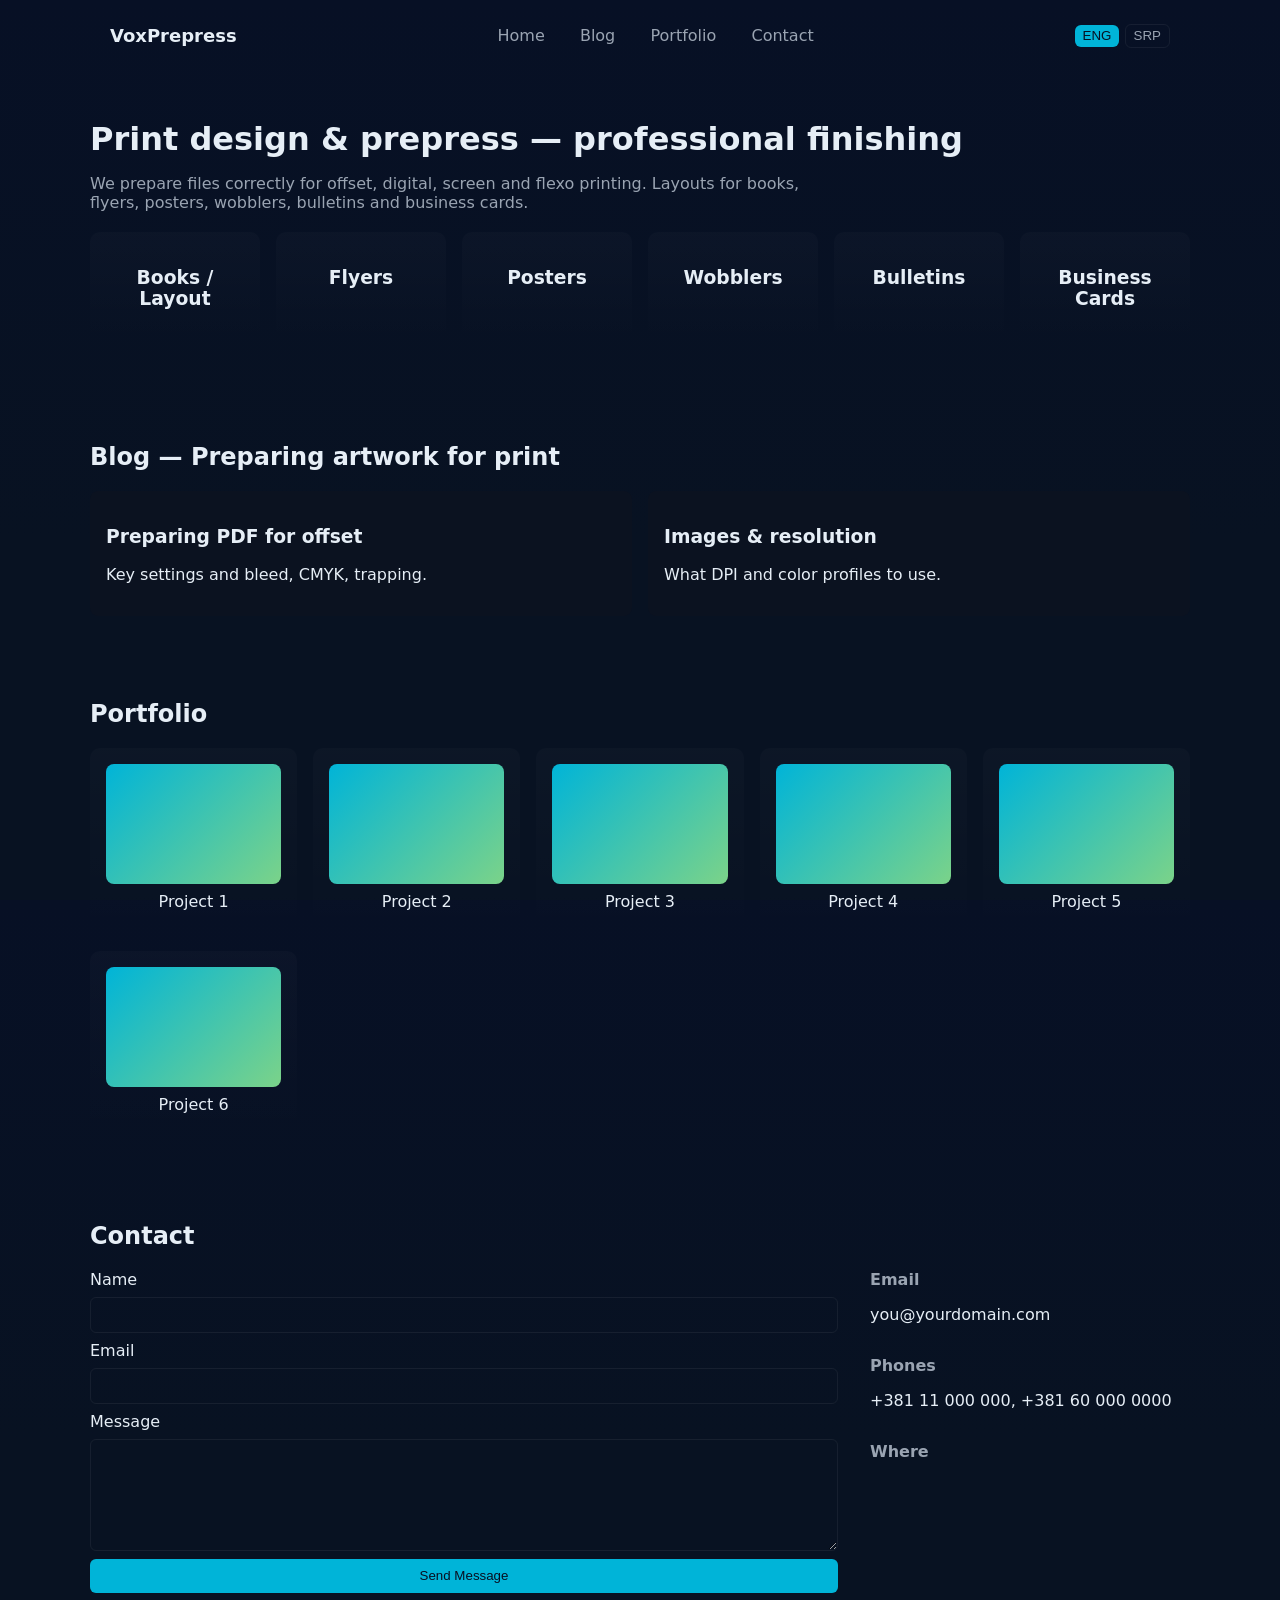
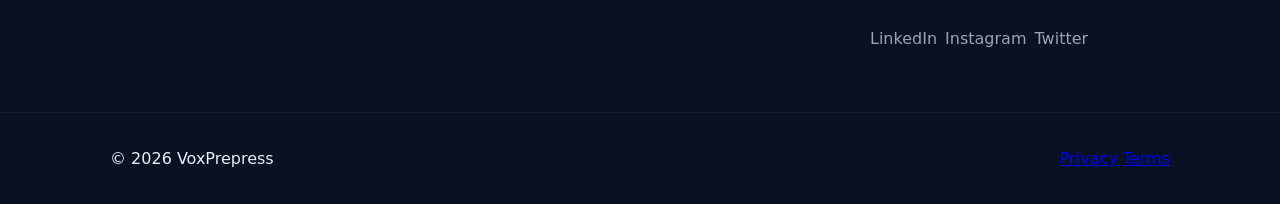
==== index.html @ 79940882 "Initial scaffold: responsive bilingual site" ====
<!doctype html>
<html lang="en">
<head>
  <meta charset="utf-8" />
  <meta name="viewport" content="width=device-width,initial-scale=1" />
  <title>Vox Prepress — Print Design & Prepress</title>
  <link rel="stylesheet" href="css/styles.css">
</head>
<body>
  <header class="site-header">
    <div class="container header-inner">
      <a class="logo" href="#home">VoxPrepress</a>
      <nav class="main-nav" id="mainNav">
        <a href="#home" data-nav>Home</a>
        <a href="#blog" data-nav>Blog</a>
        <a href="#portfolio" data-nav>Portfolio</a>
        <a href="#contact" data-nav>Contact</a>
      </nav>
      <div class="actions">
        <div class="lang-toggle">
          <button id="lang-en" class="active">ENG</button>
          <button id="lang-sr">SRP</button>
        </div>
        <button id="menuToggle" class="hamburger" aria-label="Toggle menu">☰</button>
      </div>
    </div>
  </header>

  <main>
    <section id="home" class="hero container">
      <div class="hero-inner">
        <h1 data-i18n="home.title">Print design & prepress — professional finishing</h1>
        <p data-i18n="home.lead">We prepare files correctly for offset, digital, screen and flexo printing. Layouts for books, flyers, posters, wobblers, bulletins and business cards.</p>
        <div class="services" aria-hidden="false">
          <div class="card"><h3 data-i18n="services.book">Books / Prelom</h3></div>
          <div class="card"><h3 data-i18n="services.flyer">Flyers</h3></div>
          <div class="card"><h3 data-i18n="services.poster">Posters</h3></div>
          <div class="card"><h3 data-i18n="services.wobbler">Wobblers</h3></div>
          <div class="card"><h3 data-i18n="services.bulletin">Bulletins</h3></div>
          <div class="card"><h3 data-i18n="services.vcard">Business Cards</h3></div>
        </div>
      </div>
    </section>

    <section id="blog" class="container section">
      <h2 data-i18n="blog.title">Blog — Preparing artwork for print</h2>
      <div id="posts" class="posts">
        <!-- Posts injected by JS -->
      </div>
    </section>

    <section id="portfolio" class="container section">
      <h2 data-i18n="portfolio.title">Portfolio</h2>
      <div class="grid" id="portfolioGrid">
        <!-- Portfolio items -> JS-injected placeholders -->
      </div>
    </section>

    <section id="contact" class="container section contact">
      <h2 data-i18n="contact.title">Contact</h2>
      <div class="contact-grid">
        <form id="contactForm">
          <label data-i18n="contact.name">Name</label>
          <input type="text" id="name" required>
          <label data-i18n="contact.email">Email</label>
          <input type="email" id="email" required>
          <label data-i18n="contact.message">Message</label>
          <textarea id="message" rows="6" required></textarea>
          <button type="submit" class="btn" data-i18n="contact.send">Send Message</button>
        </form>

        <div class="contact-info">
          <div class="footer-col">
            <strong data-i18n="footer.emailLabel">Email</strong>
            <p id="footerEmail">you@yourdomain.com</p>
          </div>
          <div class="footer-col">
            <strong data-i18n="footer.phoneLabel">Phones</strong>
            <p id="footerPhones">+381 11 000 000, +381 60 000 0000</p>
          </div>
          <div class="footer-col map">
            <strong data-i18n="footer.whereLabel">Where</strong>
            <div class="map-wrap">
              <iframe id="gmap" src="https://www.google.com/maps?q=Belgrade&output=embed" frameborder="0" loading="lazy"></iframe>
            </div>
            <div class="socials">
              <a href="#" id="lnkLinkedIn">LinkedIn</a>
              <a href="#" id="lnkInstagram">Instagram</a>
              <a href="#" id="lnkTwitter">Twitter</a>
            </div>
          </div>
        </div>
      </div>
    </section>
  </main>

  <footer class="site-footer">
    <div class="container footer-inner">
      <div>© <span id="year"></span> VoxPrepress</div>
      <nav class="footer-links">
        <a href="#">Privacy</a>
        <a href="#">Terms</a>
      </nav>
    </div>
  </footer>

  <script src="js/script.js"></script>
</body>
</html>
---- css/styles.css ----
:root{
  --bg:#0f1724;
  --card:#0b1220;
  --muted:#9aa4b2;
  --accent:#00b4d8;
  --accent-2:#7bd389;
  --text:#e6eef6;
  --radius:10px;
  --container:1100px;
  font-family: Inter, system-ui, -apple-system, 'Segoe UI', Roboto, 'Helvetica Neue', Arial;
}
*{box-sizing:border-box}
html,body{height:100%;margin:0;background:linear-gradient(180deg,#071025 0%, #081222 60%);color:var(--text)}
.container{max-width:var(--container);margin:0 auto;padding:1.25rem}
.header-inner{display:flex;align-items:center;justify-content:space-between;gap:1rem}
.logo{font-weight:700;color:var(--text);text-decoration:none;font-size:1.125rem}
.main-nav{display:flex;gap:1rem}
.main-nav a{color:var(--muted);text-decoration:none;padding:.4rem .6rem;border-radius:6px}
.main-nav a:hover{color:var(--text);background:rgba(255,255,255,0.03)}
.actions{display:flex;align-items:center;gap:.5rem}
.lang-toggle button{background:transparent;border:1px solid rgba(255,255,255,0.06);color:var(--muted);padding:.2rem .5rem;border-radius:6px}
.lang-toggle button.active{background:var(--accent);color:#071022;border:none}
.hamburger{display:none;background:transparent;border:none;color:var(--text);font-size:1.25rem}

.hero{padding:3rem 0}
.hero-inner h1{font-size:clamp(1.5rem,2.5vw,2.4rem);margin:0 0 .5rem}
.hero-inner p{color:var(--muted);max-width:70ch}
.services{display:grid;grid-template-columns:repeat(auto-fit,minmax(140px,1fr));gap:1rem;margin-top:1.25rem}
.card{background:linear-gradient(180deg,rgba(255,255,255,0.02),transparent);padding:1rem;border-radius:var(--radius);text-align:center}

.section{padding:2rem 0}
.posts{display:grid;grid-template-columns:repeat(auto-fit,minmax(220px,1fr));gap:1rem}
.post{background:var(--card);padding:1rem;border-radius:8px}
.grid{display:grid;grid-template-columns:repeat(auto-fit,minmax(180px,1fr));gap:1rem}
.thumb{height:120px;background:linear-gradient(135deg,var(--accent),var(--accent-2));border-radius:8px}

.contact-grid{display:grid;grid-template-columns:1fr 320px;gap:2rem}
form{display:flex;flex-direction:column;gap:.5rem}
input,textarea{background:transparent;border:1px solid rgba(255,255,255,0.06);padding:.6rem;border-radius:6px;color:var(--text)}
.btn{background:var(--accent);color:#071022;padding:.6rem;border:none;border-radius:6px;cursor:pointer}
.contact-info{display:flex;flex-direction:column;gap:1rem}
.footer-col strong{display:block;color:var(--muted)}
.map-wrap{height:160px;border-radius:8px;overflow:hidden}
.map-wrap iframe{width:100%;height:100%;border:0}
.socials{display:flex;gap:.5rem;margin-top:.5rem}
.socials a{color:var(--muted);text-decoration:none}

.site-footer{border-top:1px solid rgba(255,255,255,0.03);padding:1rem 0;margin-top:2rem}
.footer-inner{display:flex;justify-content:space-between;align-items:center}

@media (max-width:900px){
  .container{padding:1rem}
  .contact-grid{grid-template-columns:1fr}
  .hamburger{display:block}
  .main-nav{position:absolute;right:1rem;top:64px;background:rgba(2,6,23,0.9);padding:.75rem;border-radius:8px;display:none;flex-direction:column}
  .main-nav.show{display:flex}
}
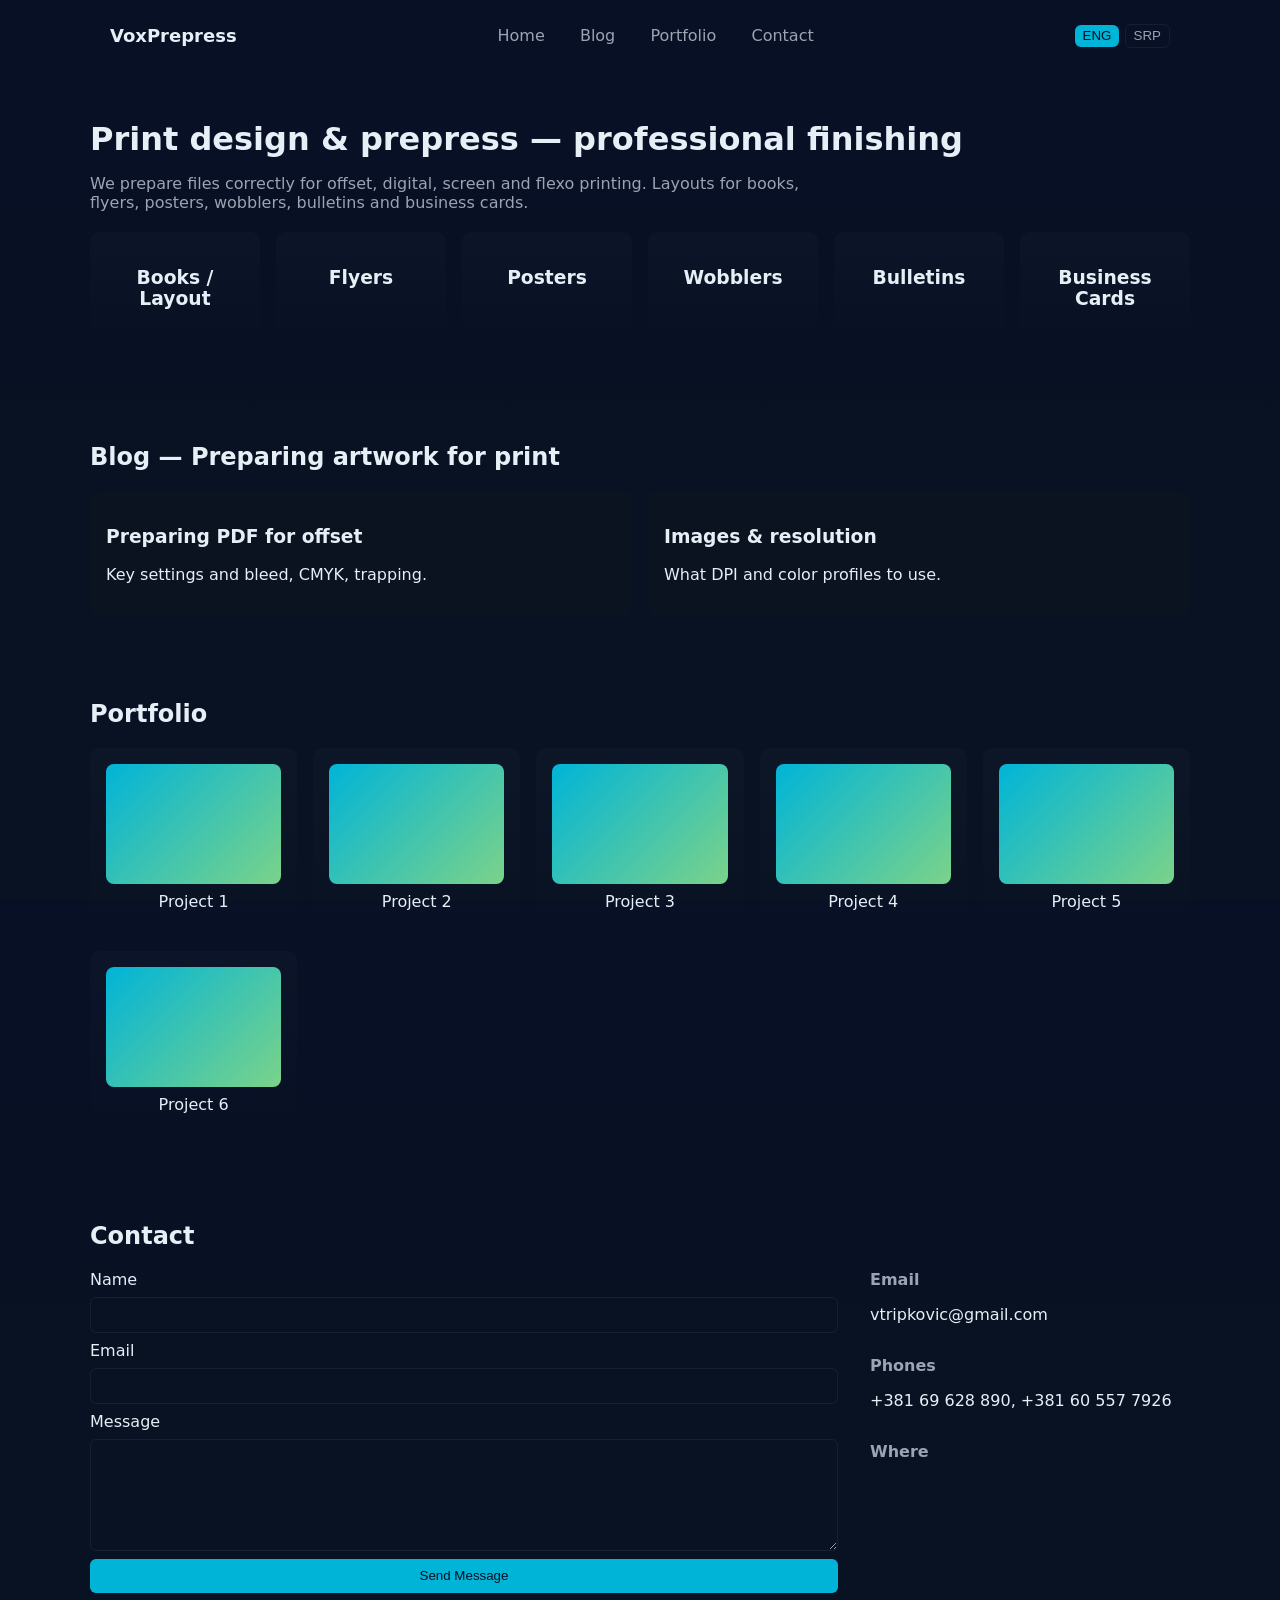
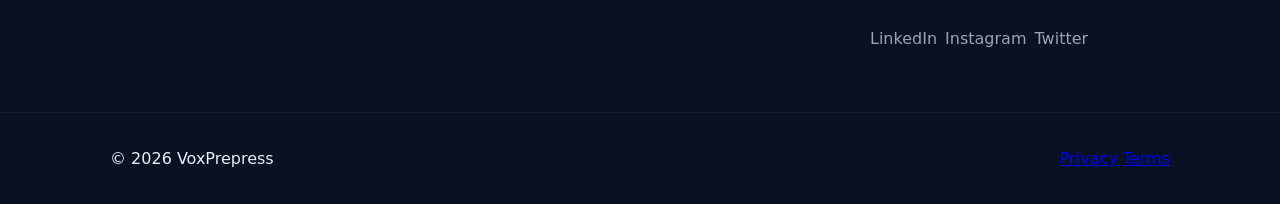
==== commit 96e7331c: "dodat kontakt i mapa" ====
--- a/index.html
+++ b/index.html
@@ -72,16 +72,16 @@
         <div class="contact-info">
           <div class="footer-col">
             <strong data-i18n="footer.emailLabel">Email</strong>
-            <p id="footerEmail">you@yourdomain.com</p>
+            <p id="footerEmail">vtripkovic@gmail.com</p>
           </div>
           <div class="footer-col">
             <strong data-i18n="footer.phoneLabel">Phones</strong>
-            <p id="footerPhones">+381 11 000 000, +381 60 000 0000</p>
+            <p id="footerPhones">+381 69 628 890, +381 60 557 7926</p>
           </div>
           <div class="footer-col map">
             <strong data-i18n="footer.whereLabel">Where</strong>
             <div class="map-wrap">
-              <iframe id="gmap" src="https://www.google.com/maps?q=Belgrade&output=embed" frameborder="0" loading="lazy"></iframe>
+              <iframe src="https://www.google.com/maps/embed?pb=!1m17!1m12!1m3!1d6737.739527246156!2d20.479303831650697!3d44.763055567099826!2m3!1f0!2f0!3f0!3m2!1i1024!2i768!4f13.1!3m2!1m1!2s!5e0!3m2!1sen!2srs!4v1781609816564!5m2!1sen!2srs" width="600" height="450" style="border:0;" allowfullscreen="" loading="lazy" referrerpolicy="no-referrer-when-downgrade"></iframe>
             </div>
             <div class="socials">
               <a href="#" id="lnkLinkedIn">LinkedIn</a>
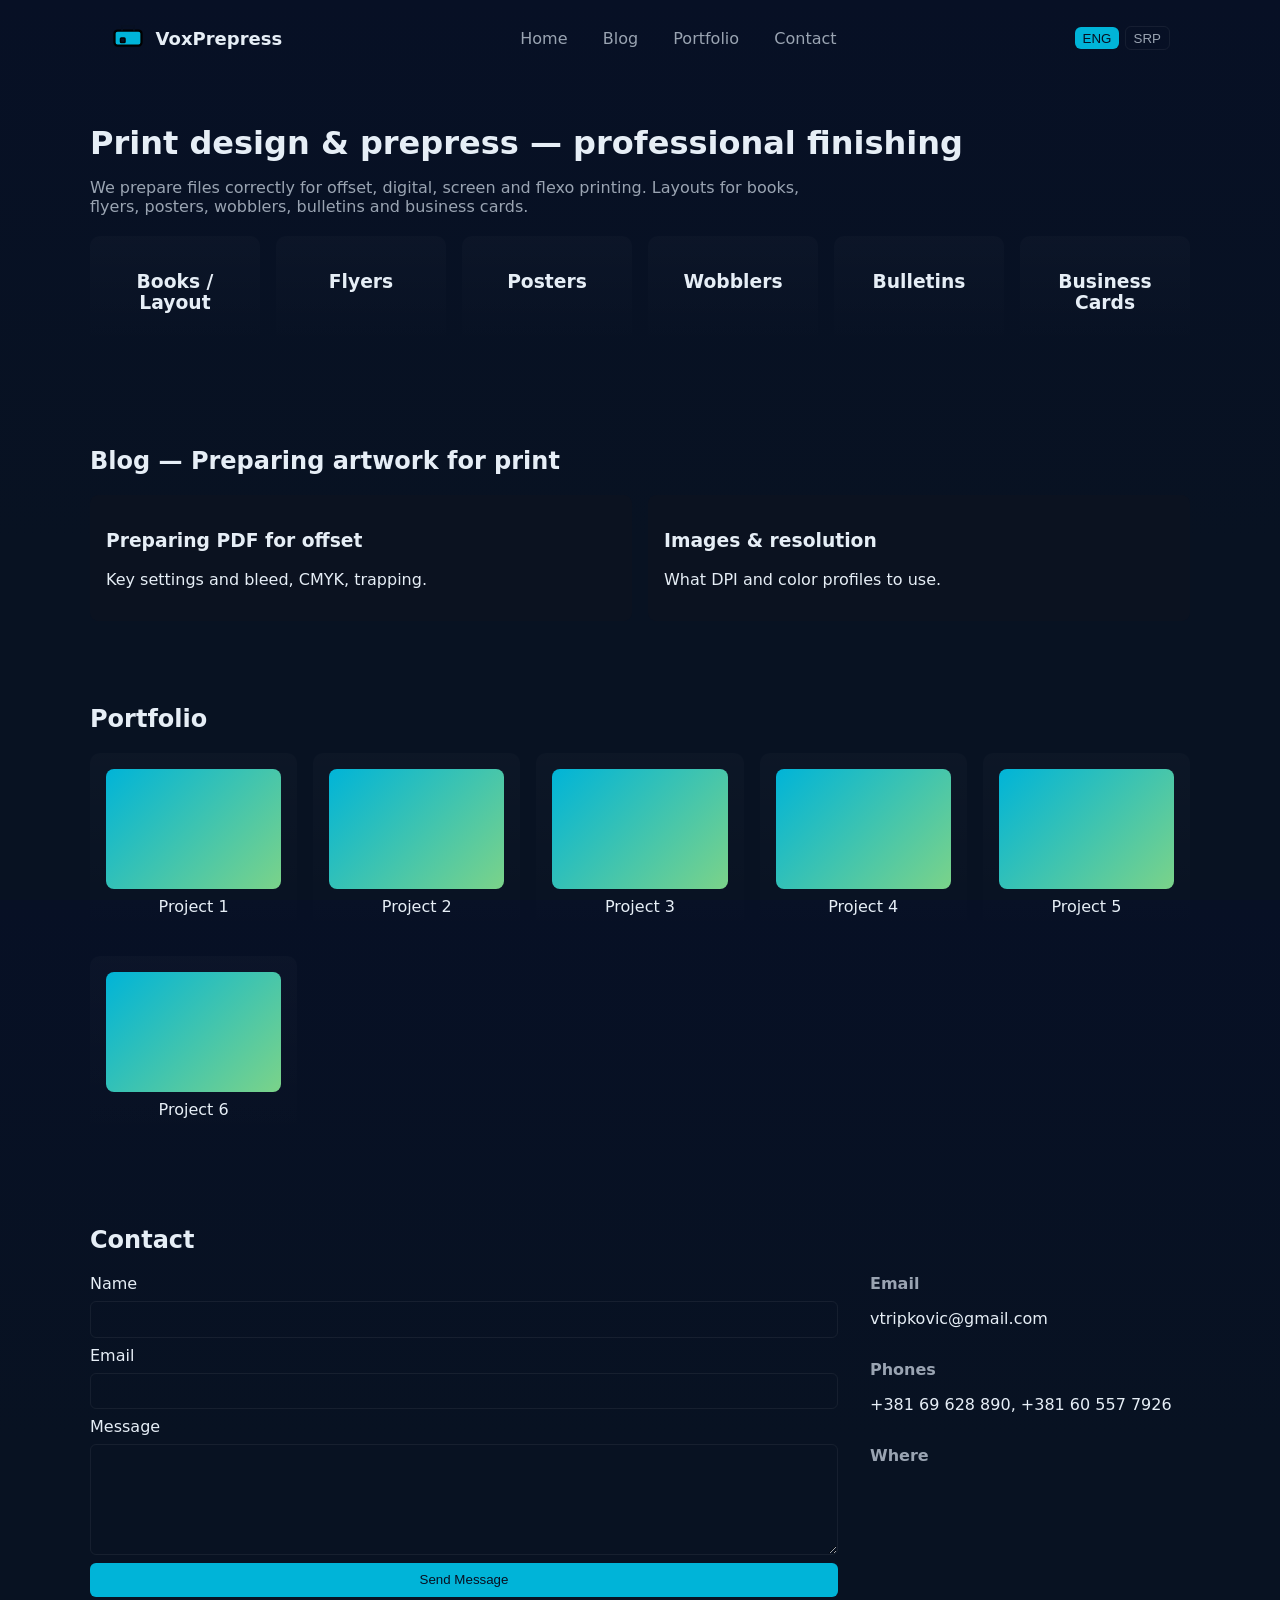
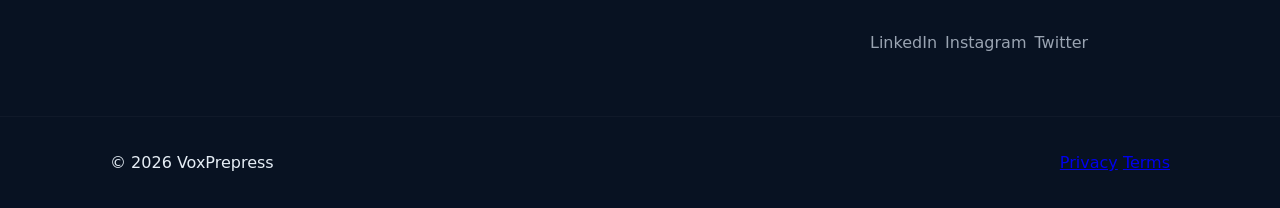
==== commit be1cd443: "dodata ikonica" ====
--- a/index.html
+++ b/index.html
@@ -1,15 +1,20 @@
 <!doctype html>
 <html lang="en">
-<head>
+  <head>
   <meta charset="utf-8" />
   <meta name="viewport" content="width=device-width,initial-scale=1" />
   <title>Vox Prepress — Print Design & Prepress</title>
+  <link rel="icon" href="assets/icon.svg" type="image/svg+xml">
+  <link rel="shortcut icon" href="assets/favicon.ico">
   <link rel="stylesheet" href="css/styles.css">
 </head>
 <body>
   <header class="site-header">
     <div class="container header-inner">
-      <a class="logo" href="#home">VoxPrepress</a>
+      <a class="logo" href="#home">
+        <img src="assets/icon.svg" alt="VoxPrepress" class="logo-icon">
+        <span class="logo-text">VoxPrepress</span>
+      </a>
       <nav class="main-nav" id="mainNav">
         <a href="#home" data-nav>Home</a>
         <a href="#blog" data-nav>Blog</a>
--- a/css/styles.css
+++ b/css/styles.css
@@ -13,7 +13,9 @@
 html,body{height:100%;margin:0;background:linear-gradient(180deg,#071025 0%, #081222 60%);color:var(--text)}
 .container{max-width:var(--container);margin:0 auto;padding:1.25rem}
 .header-inner{display:flex;align-items:center;justify-content:space-between;gap:1rem}
-.logo{font-weight:700;color:var(--text);text-decoration:none;font-size:1.125rem}
+.logo{display:flex;align-items:center;gap:.6rem;font-weight:700;color:var(--text);text-decoration:none;font-size:1.125rem}
+.logo-icon{width:36px;height:36px;display:inline-block}
+.logo-text{display:inline-block}
 .main-nav{display:flex;gap:1rem}
 .main-nav a{color:var(--muted);text-decoration:none;padding:.4rem .6rem;border-radius:6px}
 .main-nav a:hover{color:var(--text);background:rgba(255,255,255,0.03)}
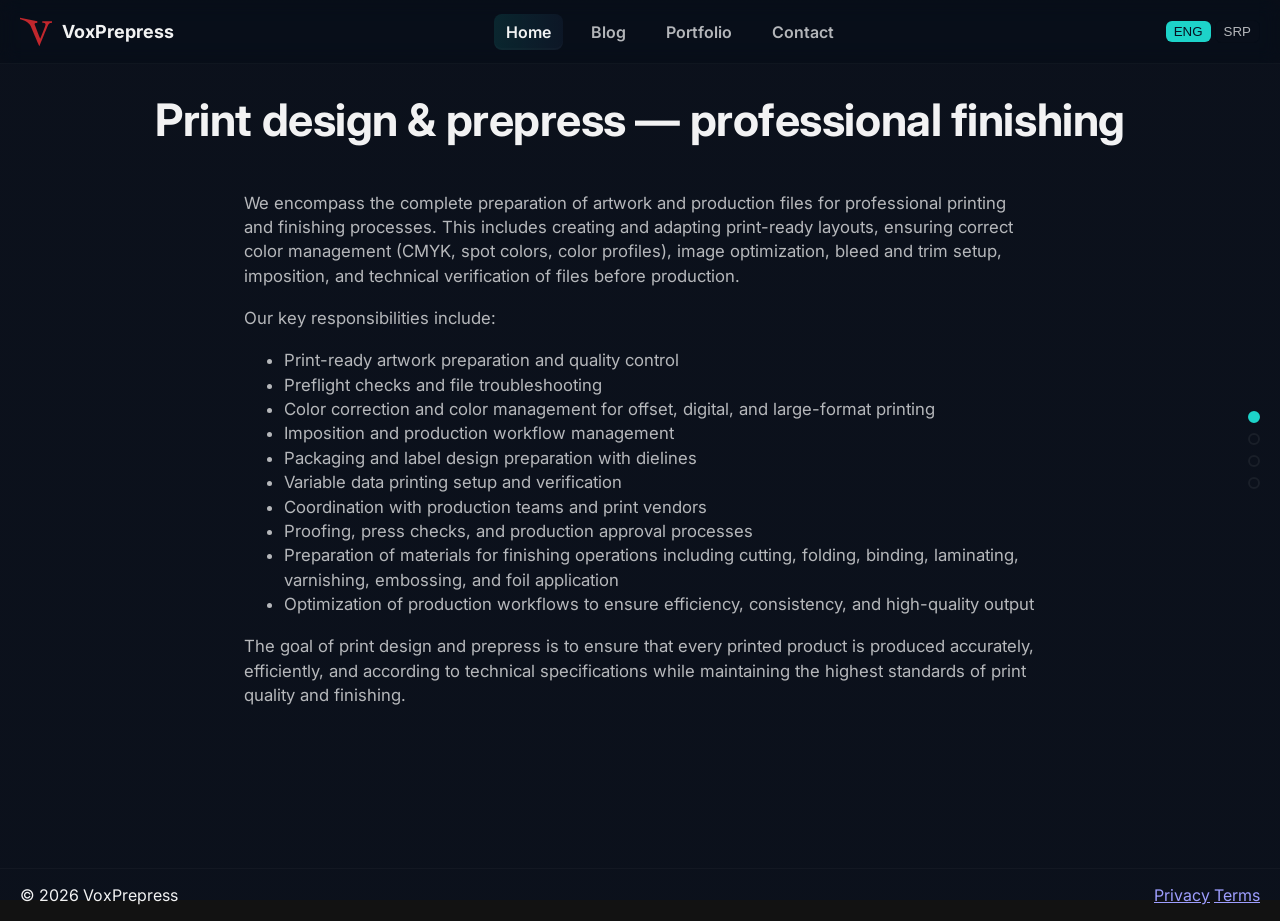
==== commit 11719a94: "redesign" ====
--- a/index.html
+++ b/index.html
@@ -4,22 +4,23 @@
   <meta charset="utf-8" />
   <meta name="viewport" content="width=device-width,initial-scale=1" />
   <title>Vox Prepress — Print Design & Prepress</title>
-  <link rel="icon" href="assets/icon.svg" type="image/svg+xml">
+  <link rel="icon" href="assets/icon_vox.svg" type="image/svg+xml">
   <link rel="shortcut icon" href="assets/favicon.ico">
+  <link href="https://fonts.googleapis.com/css2?family=Inter:wght@300;400;600;700;800&display=swap" rel="stylesheet">
   <link rel="stylesheet" href="css/styles.css">
 </head>
 <body>
   <header class="site-header">
-    <div class="container header-inner">
+    <div class="header-inner container-full">
       <a class="logo" href="#home">
-        <img src="assets/icon.svg" alt="VoxPrepress" class="logo-icon">
+        <img src="assets/icon_vox.svg" alt="VoxPrepress" class="logo-icon">
         <span class="logo-text">VoxPrepress</span>
       </a>
       <nav class="main-nav" id="mainNav">
-        <a href="#home" data-nav>Home</a>
-        <a href="#blog" data-nav>Blog</a>
-        <a href="#portfolio" data-nav>Portfolio</a>
-        <a href="#contact" data-nav>Contact</a>
+        <a data-i18n="nav.home" href="#home" data-nav>Home</a>
+        <a data-i18n="nav.blog" href="#blog" data-nav>Blog</a>
+        <a data-i18n="nav.portfolio" href="#portfolio" data-nav>Portfolio</a>
+        <a data-i18n="nav.contact" href="#contact" data-nav>Contact</a>
       </nav>
       <div class="actions">
         <div class="lang-toggle">
@@ -32,10 +33,18 @@
   </header>
 
   <main>
-    <section id="home" class="hero container">
-      <div class="hero-inner">
-        <h1 data-i18n="home.title">Print design & prepress — professional finishing</h1>
-        <p data-i18n="home.lead">We prepare files correctly for offset, digital, screen and flexo printing. Layouts for books, flyers, posters, wobblers, bulletins and business cards.</p>
+    <section id="home" class="section hero">
+      <div class="container hero-inner">
+        <h1 data-i18n="home.title">Print design & prepress — professional finishing</h1>        
+          <p data-i18n="home.lead">We prepare files correctly for offset, digital, screen and flexo printing. Layouts for books, flyers, posters, wobblers, bulletins and business cards.</p>
+        
+        
+      </div>
+    </section>
+
+    <section id="blog" class="section hero">
+      <h2 data-i18n="blog.title">Blog — Preparing artwork for print</h2>
+      <div id="posts" class="posts">
         <div class="services" aria-hidden="false">
           <div class="card"><h3 data-i18n="services.book">Books / Prelom</h3></div>
           <div class="card"><h3 data-i18n="services.flyer">Flyers</h3></div>
@@ -44,35 +53,31 @@
           <div class="card"><h3 data-i18n="services.bulletin">Bulletins</h3></div>
           <div class="card"><h3 data-i18n="services.vcard">Business Cards</h3></div>
         </div>
-      </div>
-    </section>
-
-    <section id="blog" class="container section">
-      <h2 data-i18n="blog.title">Blog — Preparing artwork for print</h2>
-      <div id="posts" class="posts">
         <!-- Posts injected by JS -->
       </div>
     </section>
 
-    <section id="portfolio" class="container section">
+    <section id="portfolio" class="section hero">
       <h2 data-i18n="portfolio.title">Portfolio</h2>
       <div class="grid" id="portfolioGrid">
         <!-- Portfolio items -> JS-injected placeholders -->
       </div>
     </section>
 
-    <section id="contact" class="container section contact">
+    <section id="contact" class="section contact">
       <h2 data-i18n="contact.title">Contact</h2>
-      <div class="contact-grid">
-        <form id="contactForm">
-          <label data-i18n="contact.name">Name</label>
-          <input type="text" id="name" required>
-          <label data-i18n="contact.email">Email</label>
-          <input type="email" id="email" required>
-          <label data-i18n="contact.message">Message</label>
-          <textarea id="message" rows="6" required></textarea>
-          <button type="submit" class="btn" data-i18n="contact.send">Send Message</button>
-        </form>
+      <div class="container contact-grid">
+        <div class="contact-left">
+          <form id="contactForm">
+            <label data-i18n="contact.name">Name</label>
+            <input type="text" id="name" required>
+            <label data-i18n="contact.email">Email</label>
+            <input type="email" id="email" required>
+            <label data-i18n="contact.message">Message</label>
+            <textarea id="message" rows="6" required></textarea>
+            <button type="submit" class="btn" data-i18n="contact.send">Send Message</button>
+          </form>
+        </div>
 
         <div class="contact-info">
           <div class="footer-col">
@@ -84,7 +89,6 @@
             <p id="footerPhones">+381 69 628 890, +381 60 557 7926</p>
           </div>
           <div class="footer-col map">
-            <strong data-i18n="footer.whereLabel">Where</strong>
             <div class="map-wrap">
               <iframe src="https://www.google.com/maps/embed?pb=!1m17!1m12!1m3!1d6737.739527246156!2d20.479303831650697!3d44.763055567099826!2m3!1f0!2f0!3f0!3m2!1i1024!2i768!4f13.1!3m2!1m1!2s!5e0!3m2!1sen!2srs!4v1781609816564!5m2!1sen!2srs" width="600" height="450" style="border:0;" allowfullscreen="" loading="lazy" referrerpolicy="no-referrer-when-downgrade"></iframe>
             </div>
@@ -100,7 +104,7 @@
   </main>
 
   <footer class="site-footer">
-    <div class="container footer-inner">
+    <div class="footer-inner container-full">
       <div>© <span id="year"></span> VoxPrepress</div>
       <nav class="footer-links">
         <a href="#">Privacy</a>
--- a/css/styles.css
+++ b/css/styles.css
@@ -1,45 +1,174 @@
 :root{
-  --bg:#0f1724;
-  --card:#0b1220;
-  --muted:#9aa4b2;
-  --accent:#00b4d8;
-  --accent-2:#7bd389;
-  --text:#e6eef6;
-  --radius:10px;
+  /* Modern dark-blue / teal palette */
+  --bg:#071022; /* deep navy */
+  --card:linear-gradient(180deg, rgba(255,255,255,0.02), rgba(255,255,255,0.015)); /* subtle glass */
+  --muted:rgba(255,255,255,0.7);
+  --accent:#1dd3c9; /* teal accent */
+  --accent-2:#60a5fa; /* soft blue accent for gradients */
+  --text:rgba(255,255,255,0.95);
+  --radius:12px;
   --container:1100px;
-  font-family: Inter, system-ui, -apple-system, 'Segoe UI', Roboto, 'Helvetica Neue', Arial;
+  --header-h:64px;
+  font-family: Inter, ui-sans-serif, system-ui, -apple-system, 'Segoe UI', Roboto, 'Helvetica Neue', Arial;
 }
 *{box-sizing:border-box}
-html,body{height:100%;margin:0;background:linear-gradient(180deg,#071025 0%, #081222 60%);color:var(--text)}
+html,body{height:100%;margin:0;color:var(--text)}
+
+/* Continuous background image on root with a light translucent overlay so image remains visible */
+html{
+  background-image: linear-gradient(rgba(7,16,34,0.6), rgba(7,16,34,0.6)), url('../assets/hero-bg.jpg'), url('../assets/hero-bg.svg');
+  background-size: cover;
+  background-position: top center;
+  background-repeat: no-repeat;
+  background-attachment: fixed;
+  color-scheme: dark;
+}
 .container{max-width:var(--container);margin:0 auto;padding:1.25rem}
-.header-inner{display:flex;align-items:center;justify-content:space-between;gap:1rem}
+.container-full{max-width:none;width:100%;padding-left:1.25rem;padding-right:1.25rem}
+
+.site-header{
+  position:fixed;
+  top:0;left:0;right:0;
+  height:var(--header-h);
+  display:flex;align-items:center;
+  z-index:1000;
+  background: rgba(6,12,20,0.45);
+  backdrop-filter: blur(8px) saturate(120%);
+  border-bottom:1px solid rgba(255,255,255,0.03);
+  transition:height 220ms ease, background 220ms ease, box-shadow 220ms ease, transform 220ms ease;
+}
+.header-inner{display:flex;align-items:center;justify-content:space-between;gap:1rem;width:100%}
 .logo{display:flex;align-items:center;gap:.6rem;font-weight:700;color:var(--text);text-decoration:none;font-size:1.125rem}
-.logo-icon{width:36px;height:36px;display:inline-block}
-.logo-text{display:inline-block}
-.main-nav{display:flex;gap:1rem}
-.main-nav a{color:var(--muted);text-decoration:none;padding:.4rem .6rem;border-radius:6px}
-.main-nav a:hover{color:var(--text);background:rgba(255,255,255,0.03)}
-.actions{display:flex;align-items:center;gap:.5rem}
-.lang-toggle button{background:transparent;border:1px solid rgba(255,255,255,0.06);color:var(--muted);padding:.2rem .5rem;border-radius:6px}
+.logo-icon{width:32px;height:32px;display:inline-block;transition:width 220ms ease,height 220ms ease,transform 220ms ease}
+.logo-text{display:inline-block;transition:transform 220ms ease,opacity 220ms ease}
+
+.site-header.scrolled{
+  height:calc(var(--header-h) - 8px);
+  background: rgba(6,12,20,0.6);
+  box-shadow: 0 8px 30px rgba(2,6,23,0.6);
+  transform: translateZ(0);
+}
+.site-header.scrolled .logo-icon{width:28px;height:28px;transform:translateY(-1px)}
+.site-header.scrolled .logo-text{transform:translateY(-1px);opacity:0.98}
+
+.main-nav{display:flex;gap:1rem;flex:1;justify-content:center}
+.main-nav a{color:var(--muted);text-decoration:none;padding:.5rem .75rem;border-radius:8px;font-weight:600}
+.main-nav a:hover{color:var(--text);background:linear-gradient(90deg, rgba(255,255,255,0.02), rgba(255,255,255,0.03))}
+.main-nav a.active{background:linear-gradient(90deg, rgba(29,211,201,0.12), rgba(96,165,250,0.06));color:var(--text);box-shadow:inset 0 -2px 0 rgba(255,255,255,0.02)}
+.actions{display:flex;align-items:center;gap:.5rem;z-index:1001}
+.lang-toggle button{background:transparent;border:1px solid rgba(0,0,0,0.06);color:var(--muted);padding:.2rem .5rem;border-radius:6px}
 .lang-toggle button.active{background:var(--accent);color:#071022;border:none}
 .hamburger{display:none;background:transparent;border:none;color:var(--text);font-size:1.25rem}
 
-.hero{padding:3rem 0}
-.hero-inner h1{font-size:clamp(1.5rem,2.5vw,2.4rem);margin:0 0 .5rem}
-.hero-inner p{color:var(--muted);max-width:70ch}
+.hero{position:relative;padding:3rem 0}
+.hero-inner{position:relative;z-index:1;max-width:var(--container);margin:0 auto;padding:3rem 1.25rem;display:flex;flex-direction:column;align-items:center;text-align:center}
+.hero-inner{background:transparent;border-radius:0;padding:3rem 2rem;border:none;backdrop-filter:none}
+.hero-inner h1{font-size:clamp(1.75rem,3.5vw,3rem);margin:0 0 .5rem;color:var(--text);letter-spacing:-0.01em}
+.hero-inner p{color:var(--muted);max-width:72ch;margin:18px auto;text-align:center;line-height:1.45;font-size:1.05rem}
+/* Respect newline characters in localized paragraph text (\n -> line break) */
+p[data-i18n]{white-space:pre-line}
+
+/* Justify the home lead text for better reading flow */
+[data-i18n="home.lead"],
+[data-i18n="home.lead"] p,
+[data-i18n="home.lead"] li{
+  text-align:left;
+  text-justify:inter-word;
+}
 .services{display:grid;grid-template-columns:repeat(auto-fit,minmax(140px,1fr));gap:1rem;margin-top:1.25rem}
-.card{background:linear-gradient(180deg,rgba(255,255,255,0.02),transparent);padding:1rem;border-radius:var(--radius);text-align:center}
-
-.section{padding:2rem 0}
-.posts{display:grid;grid-template-columns:repeat(auto-fit,minmax(220px,1fr));gap:1rem}
-.post{background:var(--card);padding:1rem;border-radius:8px}
-.grid{display:grid;grid-template-columns:repeat(auto-fit,minmax(180px,1fr));gap:1rem}
-.thumb{height:120px;background:linear-gradient(135deg,var(--accent),var(--accent-2));border-radius:8px}
-
-.contact-grid{display:grid;grid-template-columns:1fr 320px;gap:2rem}
-form{display:flex;flex-direction:column;gap:.5rem}
-input,textarea{background:transparent;border:1px solid rgba(255,255,255,0.06);padding:.6rem;border-radius:6px;color:var(--text)}
-.btn{background:var(--accent);color:#071022;padding:.6rem;border:none;border-radius:6px;cursor:pointer}
+.lead-box{border:none;padding:1.25rem 1rem;border-radius:12px;background:linear-gradient(180deg, rgba(255,255,255,0.02), rgba(255,255,255,0.01));max-width:var(--container);margin-top:1rem;color:var(--text);text-align:center;width:100%;margin-left:auto;margin-right:auto;backdrop-filter:blur(6px)}
+.lead-box p{margin:0;color:var(--text);line-height:1.6;font-size:1rem;max-width:90ch;margin:0 auto;white-space:pre-line}
+.card{background:transparent;padding:1rem;border-radius:var(--radius);text-align:center;border:1px solid rgba(255,255,255,0.03);backdrop-filter:blur(6px)}
+
+.section{opacity:0;transform:translateY(18px);transition:opacity 560ms cubic-bezier(.2,.9,.2,1),transform 560ms cubic-bezier(.2,.9,.2,1)}
+.section.visible{opacity:1;transform:none}
+
+/* Make each section full-height hero and enable scroll-snap */
+main{padding-top:calc(var(--header-h) + 0.5rem);text-align:center;scroll-snap-type:y mandatory;overflow-y:auto;height:calc(100vh - var(--header-h))}
+.section{position:relative;min-height:calc(100vh - var(--header-h));display:flex;flex-direction:column;align-items:center;justify-content:center;scroll-snap-align:start;padding:2rem 0;gap:1rem}
+
+/* Make non-hero section headings stick to the top of the viewport (below header) */
+.section:not(.hero) h2{
+  position:sticky;
+  top:calc(var(--header-h) + 0.75rem);
+  z-index:20;
+  margin:0 0 1rem 0;
+  background:transparent;
+  padding:0.25rem 0;
+  text-align:center;
+  color:var(--text);
+  text-transform:uppercase;
+  font-weight:700;
+  letter-spacing:0.08em;
+}
+
+/* Hero title remains normal (not sticky) */
+.hero-inner h1{margin-top:0}
+
+/* Ensure all section headings are centered (covers hero-like sections too) */
+.section h2{text-align:center}
+
+.no-scrollbar{
+  /* hide scrollbar while keeping scroll functionality */
+  scrollbar-width: none; /* Firefox */
+}
+.no-scrollbar::-webkit-scrollbar{display:none} /* Chrome/Safari */
+
+/* Section indicators (pagination dots) */
+.section-indicators{position:fixed;right:20px;top:50%;transform:translateY(-50%);display:flex;flex-direction:column;gap:10px;z-index:1100}
+.section-indicators button{width:12px;height:12px;border-radius:50%;border:2px solid rgba(255,255,255,0.06);background:transparent;cursor:pointer;padding:0}
+.section-indicators button.active{background:var(--accent);border-color:var(--accent)}
+.section-indicators button:focus{outline:2px solid rgba(29,211,201,0.12)}
+
+.posts{display:grid;grid-template-columns:repeat(2,minmax(220px,1fr));gap:1rem;align-items:start}
+
+/* Large screens: ensure each post does not exceed one third of the available width */
+@media (min-width:1200px){
+  .posts{grid-template-columns:repeat(2,minmax(240px,1fr));max-width:calc(100%);}
+  .post{max-width:70%;margin:0 auto}
+  /* Portfolio: 4 columns on wide screens */
+  .grid{grid-template-columns:repeat(4,minmax(240px,1fr)) !important;gap:2rem;max-width:1200px;margin:0 auto;padding:0 1rem}
+}
+.post{background:transparent;padding:1rem;border-radius:8px;text-align:left;border:1px solid rgba(255,255,255,0.03)}
+.grid{display:grid;grid-template-columns:repeat(auto-fit,minmax(200px,1fr));gap:2rem;max-width:var(--container);margin:0 auto;padding:0 1rem}
+.grid .card{text-align:center}
+.thumb{height:160px;background:linear-gradient(135deg,var(--accent),var(--accent-2));border-radius:8px}
+
+/* Portfolio item wrapper styling */
+.portfolio-item{display:block;width:100%;outline:none;padding:.5rem}
+.portfolio-item:focus{box-shadow:0 12px 30px rgba(29,211,201,0.08);transform:translateY(-6px);transition:transform 220ms ease,box-shadow 220ms ease}
+.card-caption{color:var(--muted);font-weight:600;padding:0.75rem 0}
+
+/* Portfolio image styling and lightbox */
+.portfolio-img{width:100%;height:160px;object-fit:cover;border-radius:8px;display:block}
+.portfolio-item .card{padding:0;overflow:hidden}
+
+/* Lightbox overlay */
+#lightbox{position:fixed;inset:0;display:none;align-items:center;justify-content:center;background:linear-gradient(rgba(2,6,23,0.85), rgba(2,6,23,0.95));z-index:2000}
+#lightbox.show{display:flex}
+#lightbox .lb-inner{max-width:1100px;width:95%;max-height:88vh;display:flex;flex-direction:column;gap:1rem;align-items:center}
+#lightbox img{max-width:100%;max-height:76vh;border-radius:8px;box-shadow:0 20px 60px rgba(2,6,23,0.6)}
+#lightbox .lb-caption{color:var(--muted);text-align:center}
+#lightbox .lb-close{position:absolute;top:20px;right:20px;background:transparent;border:0;color:var(--muted);font-size:1.25rem}
+#lightbox .lb-controls{position:absolute;left:20px;right:20px;top:50%;display:flex;justify-content:space-between;pointer-events:none}
+#lightbox button.lb-btn{pointer-events:auto;background:rgba(255,255,255,0.02);border:1px solid rgba(255,255,255,0.04);color:var(--muted);padding:.5rem .75rem;border-radius:6px}
+
+.contact-grid{display:grid;grid-template-columns:2.2fr 420px;gap:3rem;align-items:start}
+.contact-left{display:flex;flex-direction:column;align-items:center}
+.contact .contact-left h2{margin:0 0 1rem 0;text-align:center}
+.contact-info{border-left:2px solid rgba(0,0,0,0.12);padding-left:3rem}
+form{display:flex;flex-direction:column;gap:.5rem;text-align:center}
+form label{display:block;text-align:center}
+.contact form{width:100%;max-width:500px;margin:0 auto;display:flex;flex-direction:column;gap:1rem}
+.contact form input,.contact form textarea{
+  background: rgba(255,255,255,0.12);
+  border: 1px solid rgba(255,255,255,0.16);
+  padding:1rem;border-radius:8px;color:var(--text);width:100%;box-sizing:border-box;backdrop-filter:blur(6px)
+}
+.contact form input::placeholder,.contact form textarea::placeholder{color:rgba(255,255,255,0.65)}
+.contact form textarea{min-height:160px}
+input,textarea{background:transparent;border:1px solid rgba(15,23,42,0.06);padding:.6rem;border-radius:6px;color:var(--text)}
+.btn{background:linear-gradient(90deg,var(--accent),var(--accent-2));color:#071022;padding:.6rem;border:none;border-radius:8px;cursor:pointer;font-weight:700}
 .contact-info{display:flex;flex-direction:column;gap:1rem}
 .footer-col strong{display:block;color:var(--muted)}
 .map-wrap{height:160px;border-radius:8px;overflow:hidden}
@@ -47,13 +176,40 @@
 .socials{display:flex;gap:.5rem;margin-top:.5rem}
 .socials a{color:var(--muted);text-decoration:none}
 
-.site-footer{border-top:1px solid rgba(255,255,255,0.03);padding:1rem 0;margin-top:2rem}
-.footer-inner{display:flex;justify-content:space-between;align-items:center}
+.site-footer{border-top:1px solid rgba(255,255,255,0.03);padding:1rem 0;margin-top:2rem;text-align:center}
+.footer-inner{display:flex;justify-content:space-between;align-items:center;gap:1rem}
 
 @media (max-width:900px){
   .container{padding:1rem}
   .contact-grid{grid-template-columns:1fr}
   .hamburger{display:block}
-  .main-nav{position:absolute;right:1rem;top:64px;background:rgba(2,6,23,0.9);padding:.75rem;border-radius:8px;display:none;flex-direction:column}
+  .main-nav{position:absolute;right:1rem;top:calc(var(--header-h) + 0.25rem);background:rgba(255,255,255,0.98);padding:.75rem;border-radius:8px;display:none;flex-direction:column;box-shadow:0 6px 18px rgba(15,23,42,0.06)}
   .main-nav.show{display:flex}
-}
+  /* Mobile menu contrast: dark background with light links */
+  .main-nav{background:rgba(2,6,23,0.92);box-shadow:0 12px 30px rgba(2,6,23,0.6)}
+  .main-nav a{color:var(--muted);padding:.6rem .9rem}
+  .contact-info{border-left:none;padding-left:0;margin-top:1rem}
+  .contact form{max-width:200px}
+  /* Contact heading: center above form on small screens */
+  #contact h2{
+    position:static;
+    transform:none;
+    top:auto;
+    z-index:inherit;
+    margin:0 0 1rem 0;
+    background:transparent;
+    padding:0;
+    text-align:center;
+    width:100%;
+  }
+}
+
+@media (max-width:900px){
+  .posts{grid-template-columns:1fr}
+}
+
+@media (max-width:600px){
+  /* add extra space above hero content on small screens for better visual breathing room */
+  .hero-inner{margin-top:1.75rem;padding-top:0}
+  .hero-inner{padding:1.25rem}
+}
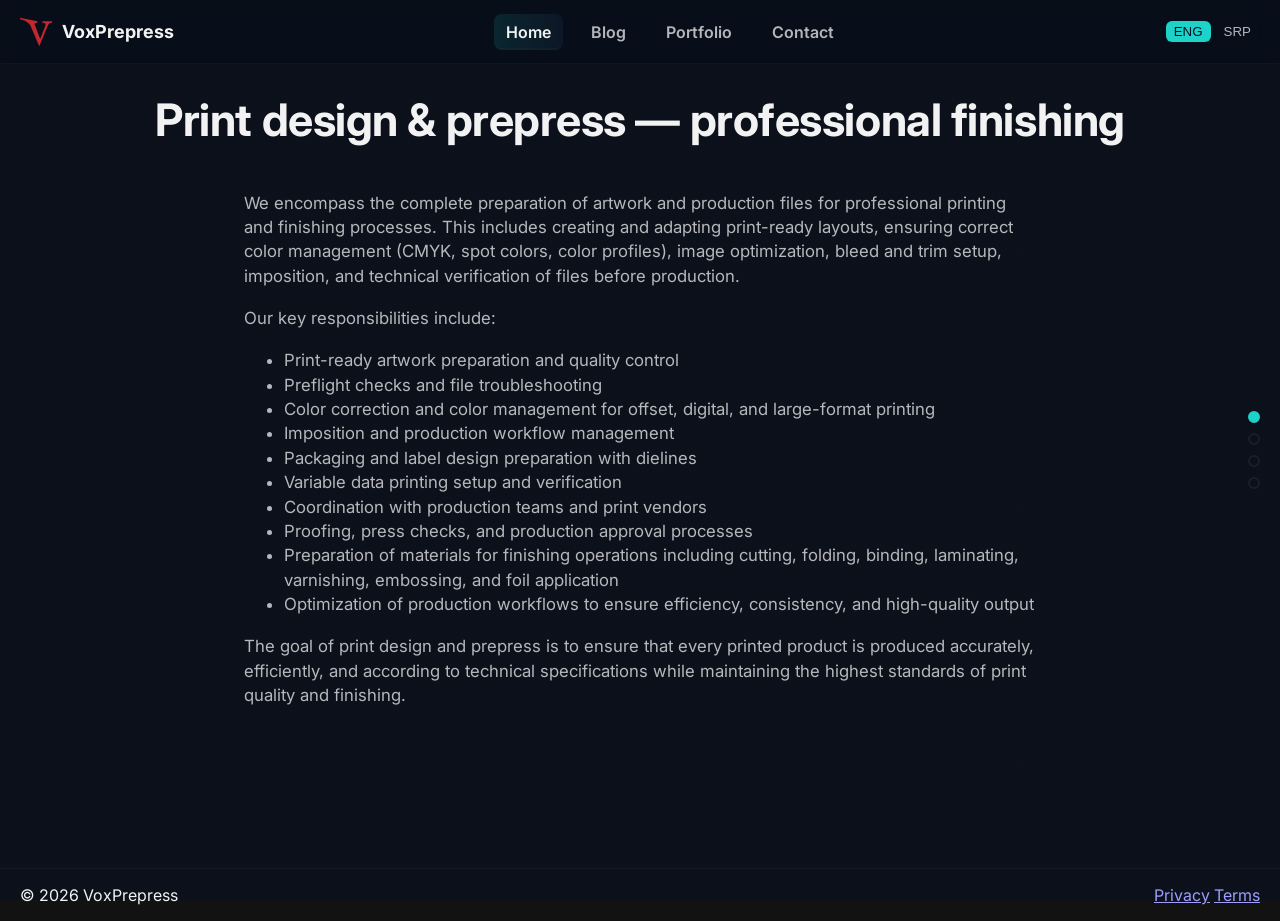
==== commit 91ba1578: "redesign again" ====
--- a/index.html
+++ b/index.html
@@ -10,6 +10,7 @@
   <link rel="stylesheet" href="css/styles.css">
 </head>
 <body>
+
   <header class="site-header">
     <div class="header-inner container-full">
       <a class="logo" href="#home">
@@ -17,10 +18,10 @@
         <span class="logo-text">VoxPrepress</span>
       </a>
       <nav class="main-nav" id="mainNav">
-        <a data-i18n="nav.home" href="#home" data-nav>Home</a>
-        <a data-i18n="nav.blog" href="#blog" data-nav>Blog</a>
-        <a data-i18n="nav.portfolio" href="#portfolio" data-nav>Portfolio</a>
-        <a data-i18n="nav.contact" href="#contact" data-nav>Contact</a>
+        <a data-i18n="nav.home" href="#home" data-nav></a>
+        <a data-i18n="nav.blog" href="#blog" data-nav></a>
+        <a data-i18n="nav.portfolio" href="#portfolio" data-nav></a>
+        <a data-i18n="nav.contact" href="#contact" data-nav></a>
       </nav>
       <div class="actions">
         <div class="lang-toggle">
@@ -35,37 +36,29 @@
   <main>
     <section id="home" class="section hero">
       <div class="container hero-inner">
-        <h1 data-i18n="home.title">Print design & prepress — professional finishing</h1>        
-          <p data-i18n="home.lead">We prepare files correctly for offset, digital, screen and flexo printing. Layouts for books, flyers, posters, wobblers, bulletins and business cards.</p>
-        
-        
+        <h1 data-i18n="home.title"></h1>        
+          <p data-i18n="home.lead"></p>
       </div>
     </section>
 
     <section id="blog" class="section hero">
-      <h2 data-i18n="blog.title">Blog — Preparing artwork for print</h2>
-      <div id="posts" class="posts">
-        <div class="services" aria-hidden="false">
-          <div class="card"><h3 data-i18n="services.book">Books / Prelom</h3></div>
-          <div class="card"><h3 data-i18n="services.flyer">Flyers</h3></div>
-          <div class="card"><h3 data-i18n="services.poster">Posters</h3></div>
-          <div class="card"><h3 data-i18n="services.wobbler">Wobblers</h3></div>
-          <div class="card"><h3 data-i18n="services.bulletin">Bulletins</h3></div>
-          <div class="card"><h3 data-i18n="services.vcard">Business Cards</h3></div>
+        <div class="container hero-inner">
+        <h1 data-i18n="blog.title"></h1>
+            <div id="posts" class="posts">
+                <!-- Posts injected by JS -->
+            </div>
         </div>
-        <!-- Posts injected by JS -->
-      </div>
     </section>
 
     <section id="portfolio" class="section hero">
-      <h2 data-i18n="portfolio.title">Portfolio</h2>
+      <h1 data-i18n="portfolio.title"></h1>
       <div class="grid" id="portfolioGrid">
         <!-- Portfolio items -> JS-injected placeholders -->
       </div>
     </section>
 
     <section id="contact" class="section contact">
-      <h2 data-i18n="contact.title">Contact</h2>
+      <h1 data-i18n="contact.title">Contact</h1>
       <div class="container contact-grid">
         <div class="contact-left">
           <form id="contactForm">
